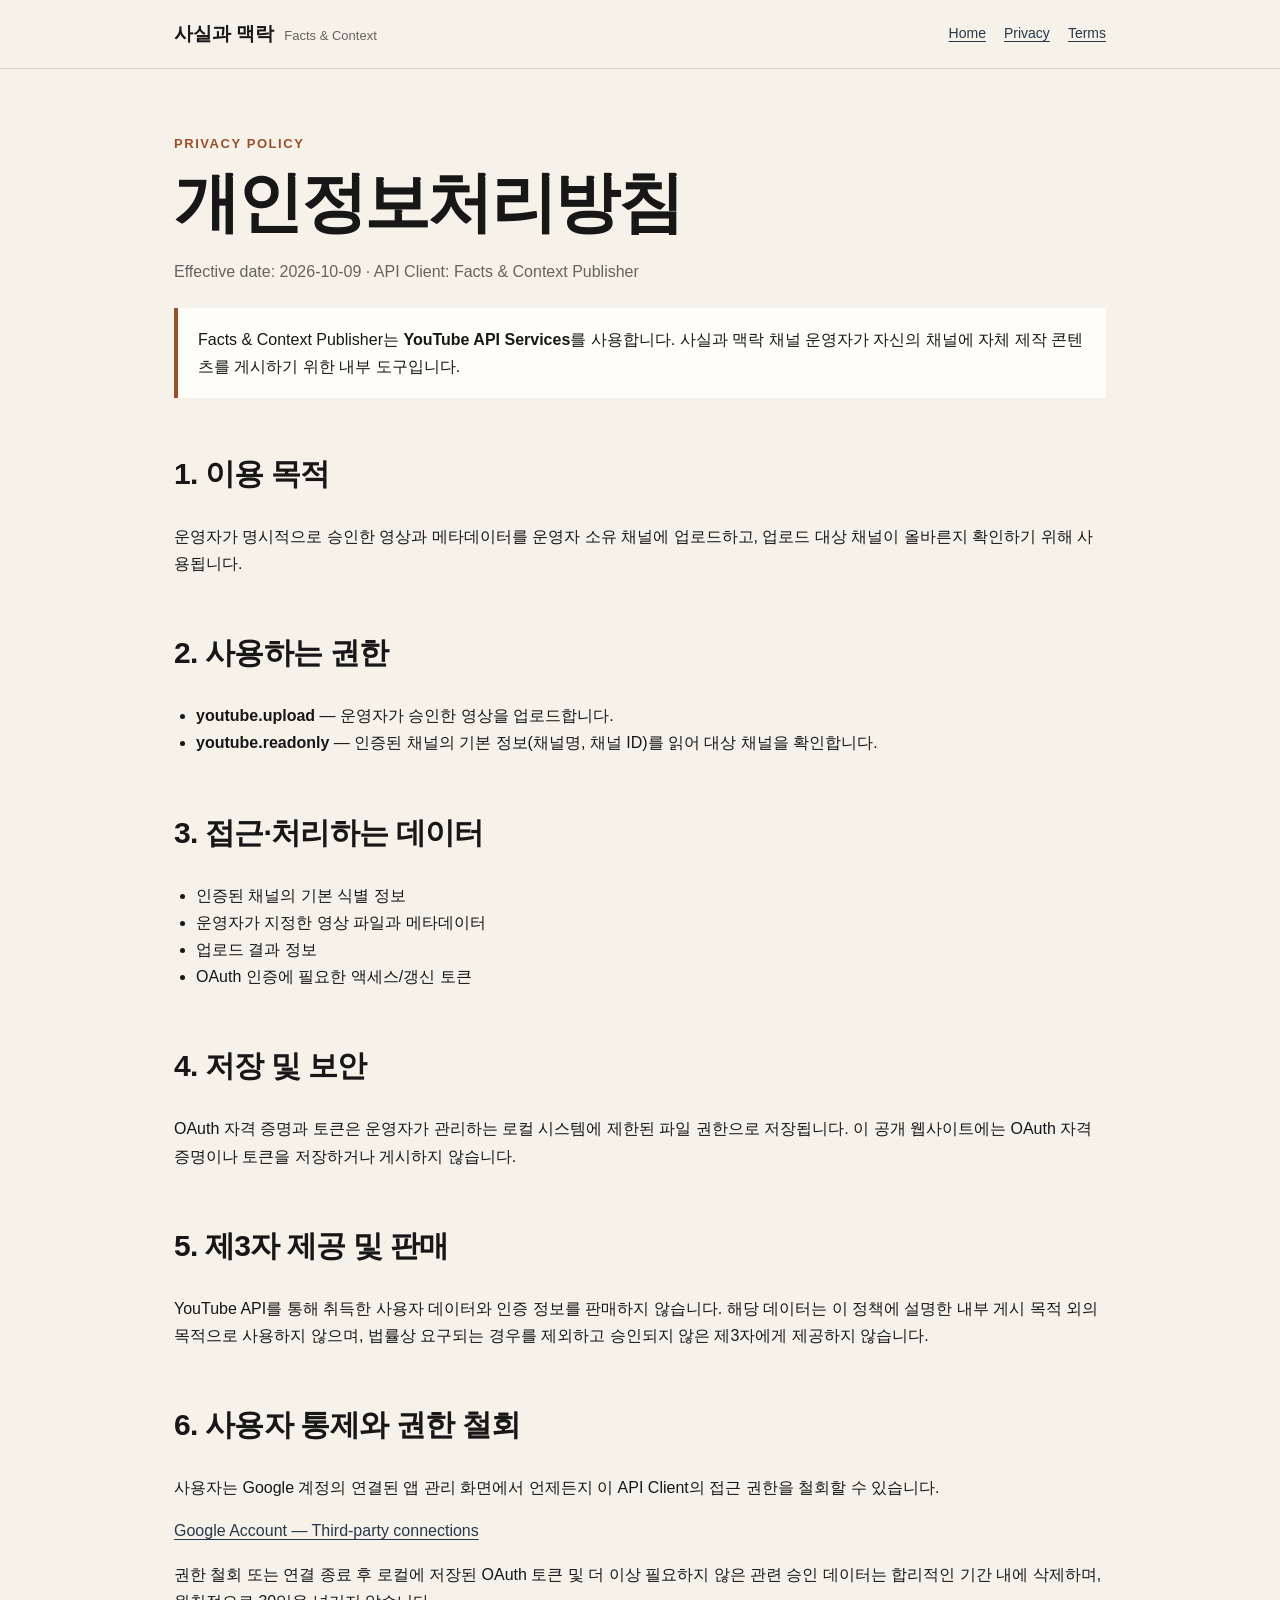
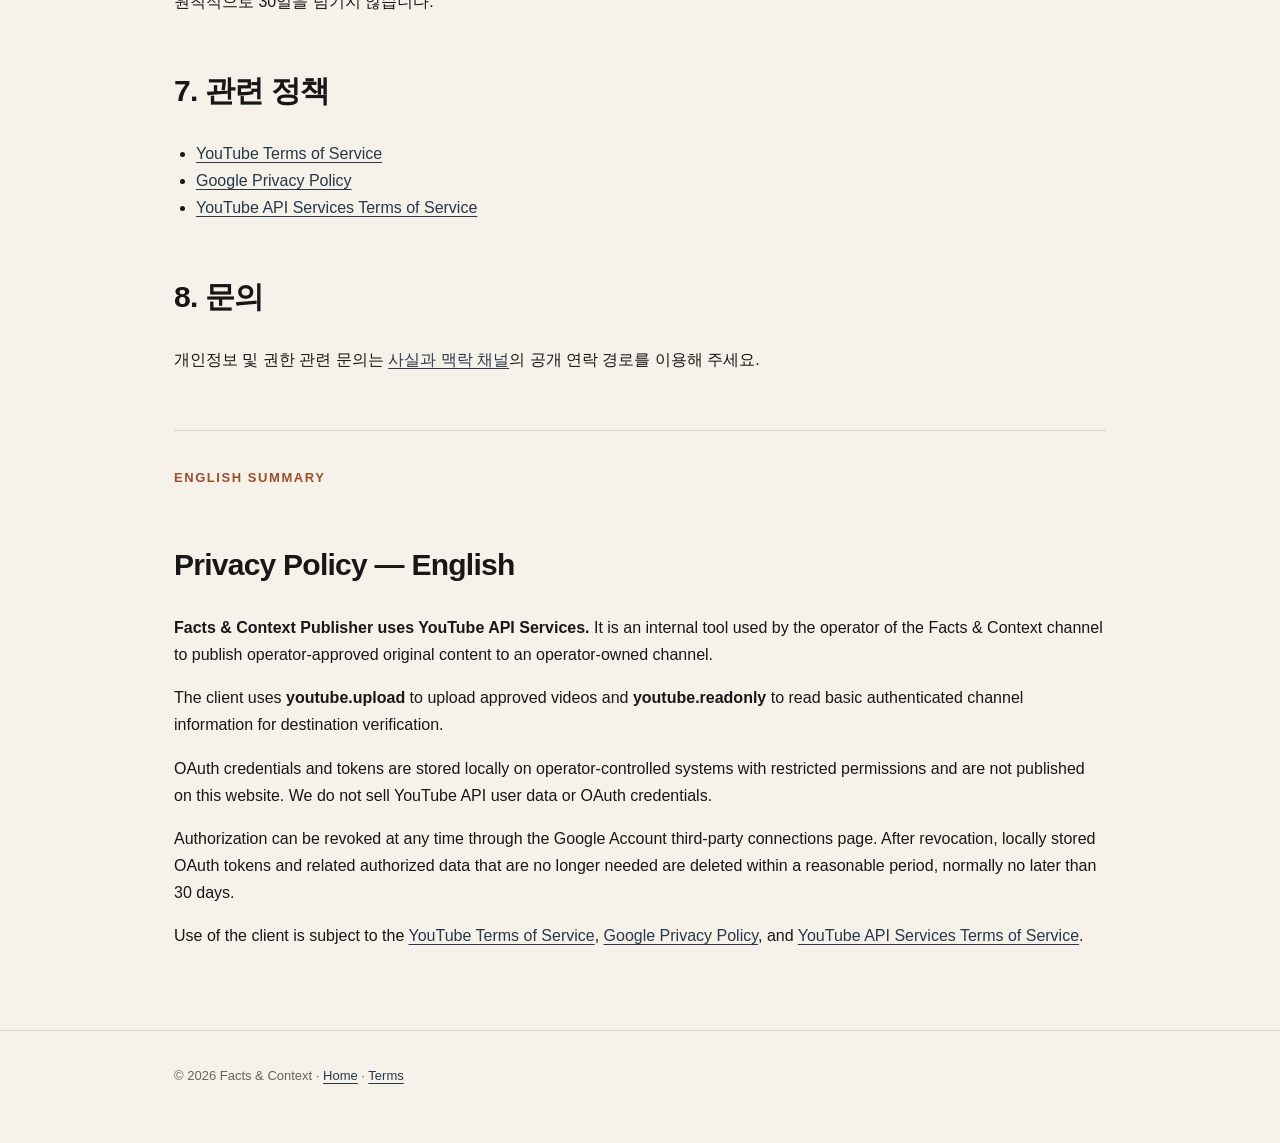
==== privacy.html @ afee66f4 "Add files via upload" ====
<!doctype html><html lang="ko"><head><meta charset="utf-8"><meta name="viewport" content="width=device-width,initial-scale=1"><title>Privacy Policy | 사실과 맥락</title><link rel="stylesheet" href="styles.css"></head><body>
<header><div class="wrap"><nav><a class="brand" href="index.html"><strong>사실과 맥락</strong><span>Facts & Context</span></a><div class="navlinks"><a href="index.html">Home</a><a href="privacy.html">Privacy</a><a href="terms.html">Terms</a></div></nav></div></header>
<main class="policy"><section><div class="wrap"><div class="eyebrow">Privacy Policy</div><h1 style="font-size:clamp(38px,6vw,66px)">개인정보처리방침</h1><p class="meta">Effective date: 2026-10-09 · API Client: Facts & Context Publisher</p>
<div class="notice">Facts & Context Publisher는 <strong>YouTube API Services</strong>를 사용합니다. 사실과 맥락 채널 운영자가 자신의 채널에 자체 제작 콘텐츠를 게시하기 위한 내부 도구입니다.</div>
<h2>1. 이용 목적</h2><p>운영자가 명시적으로 승인한 영상과 메타데이터를 운영자 소유 채널에 업로드하고, 업로드 대상 채널이 올바른지 확인하기 위해 사용됩니다.</p>
<h2>2. 사용하는 권한</h2><ul><li><strong>youtube.upload</strong> — 운영자가 승인한 영상을 업로드합니다.</li><li><strong>youtube.readonly</strong> — 인증된 채널의 기본 정보(채널명, 채널 ID)를 읽어 대상 채널을 확인합니다.</li></ul>
<h2>3. 접근·처리하는 데이터</h2><ul><li>인증된 채널의 기본 식별 정보</li><li>운영자가 지정한 영상 파일과 메타데이터</li><li>업로드 결과 정보</li><li>OAuth 인증에 필요한 액세스/갱신 토큰</li></ul>
<h2>4. 저장 및 보안</h2><p>OAuth 자격 증명과 토큰은 운영자가 관리하는 로컬 시스템에 제한된 파일 권한으로 저장됩니다. 이 공개 웹사이트에는 OAuth 자격 증명이나 토큰을 저장하거나 게시하지 않습니다.</p>
<h2>5. 제3자 제공 및 판매</h2><p>YouTube API를 통해 취득한 사용자 데이터와 인증 정보를 판매하지 않습니다. 해당 데이터는 이 정책에 설명한 내부 게시 목적 외의 목적으로 사용하지 않으며, 법률상 요구되는 경우를 제외하고 승인되지 않은 제3자에게 제공하지 않습니다.</p>
<h2>6. 사용자 통제와 권한 철회</h2><p>사용자는 Google 계정의 연결된 앱 관리 화면에서 언제든지 이 API Client의 접근 권한을 철회할 수 있습니다.</p><p><a href="https://myaccount.google.com/connections">Google Account — Third-party connections</a></p><p>권한 철회 또는 연결 종료 후 로컬에 저장된 OAuth 토큰 및 더 이상 필요하지 않은 관련 승인 데이터는 합리적인 기간 내에 삭제하며, 원칙적으로 30일을 넘기지 않습니다.</p>
<h2>7. 관련 정책</h2><ul><li><a href="https://www.youtube.com/t/terms">YouTube Terms of Service</a></li><li><a href="https://policies.google.com/privacy">Google Privacy Policy</a></li><li><a href="https://developers.google.com/youtube/terms/api-services-terms-of-service">YouTube API Services Terms of Service</a></li></ul>
<h2>8. 문의</h2><p>개인정보 및 권한 관련 문의는 <a href="https://www.youtube.com/@facts_and_context">사실과 맥락 채널</a>의 공개 연락 경로를 이용해 주세요.</p>
<hr style="border:0;border-top:1px solid var(--line);margin:56px 0 36px"><div class="eyebrow">English Summary</div><h2>Privacy Policy — English</h2>
<p><strong>Facts & Context Publisher uses YouTube API Services.</strong> It is an internal tool used by the operator of the Facts & Context channel to publish operator-approved original content to an operator-owned channel.</p>
<p>The client uses <strong>youtube.upload</strong> to upload approved videos and <strong>youtube.readonly</strong> to read basic authenticated channel information for destination verification.</p>
<p>OAuth credentials and tokens are stored locally on operator-controlled systems with restricted permissions and are not published on this website. We do not sell YouTube API user data or OAuth credentials.</p>
<p>Authorization can be revoked at any time through the Google Account third-party connections page. After revocation, locally stored OAuth tokens and related authorized data that are no longer needed are deleted within a reasonable period, normally no later than 30 days.</p>
<p>Use of the client is subject to the <a href="https://www.youtube.com/t/terms">YouTube Terms of Service</a>, <a href="https://policies.google.com/privacy">Google Privacy Policy</a>, and <a href="https://developers.google.com/youtube/terms/api-services-terms-of-service">YouTube API Services Terms of Service</a>.</p>
</div></section></main><footer><div class="wrap">© 2026 Facts & Context · <a href="index.html">Home</a> · <a href="terms.html">Terms</a></div></footer></body></html>
---- styles.css ----
:root{--bg:#f6f2ea;--paper:#fffdf8;--ink:#171717;--muted:#66635e;--line:#d8d2c7;--accent:#9a4f2b;--accent2:#26384a;--max:980px}
*{box-sizing:border-box}html{scroll-behavior:smooth}body{margin:0;font-family:-apple-system,BlinkMacSystemFont,"Apple SD Gothic Neo","Noto Sans KR","Segoe UI",sans-serif;background:var(--bg);color:var(--ink);line-height:1.7}
a{color:var(--accent2);text-decoration-thickness:1px;text-underline-offset:3px}.wrap{max-width:var(--max);margin:0 auto;padding:0 24px}
header{position:sticky;top:0;z-index:10;background:rgba(246,242,234,.94);backdrop-filter:blur(10px);border-bottom:1px solid var(--line)}
nav{display:flex;align-items:center;justify-content:space-between;min-height:68px;gap:18px}.brand{display:flex;align-items:baseline;gap:10px;text-decoration:none;color:var(--ink)}.brand strong{font-size:19px}.brand span{font-size:13px;color:var(--muted)}
.navlinks{display:flex;gap:18px;font-size:14px;flex-wrap:wrap}.hero{padding:92px 0 72px;border-bottom:1px solid var(--line)}
.eyebrow{font-size:13px;letter-spacing:.12em;text-transform:uppercase;color:var(--accent);font-weight:700}h1{font-size:clamp(44px,7vw,82px);line-height:1.08;margin:12px 0 20px;letter-spacing:-.04em}
.lead{font-size:clamp(18px,2.4vw,24px);max-width:720px;color:#333}.tagline,.meta,.small{color:var(--muted)}section{padding:64px 0;border-bottom:1px solid var(--line)}
.grid{display:grid;grid-template-columns:1fr 1fr;gap:24px}.card{background:var(--paper);border:1px solid var(--line);border-radius:18px;padding:26px}.card h3{margin-top:0}
h2{font-size:30px;letter-spacing:-.025em;margin:0 0 24px}.pill{display:inline-block;border:1px solid var(--line);background:var(--paper);padding:5px 10px;border-radius:999px;font-size:13px;margin:3px 6px 3px 0}
.notice{border-left:4px solid var(--accent);background:var(--paper);padding:18px 20px;margin:22px 0}.button{display:inline-block;background:var(--ink);color:white;text-decoration:none;padding:11px 16px;border-radius:10px;font-weight:650;margin:8px 8px 0 0}
.button.secondary{background:transparent;color:var(--ink);border:1px solid var(--line)}footer{padding:34px 0 56px;color:var(--muted);font-size:13px}.policy h2{margin-top:50px}.policy h3{margin-top:30px}.policy ul{padding-left:22px}
@media(max-width:720px){.grid{grid-template-columns:1fr}nav{align-items:flex-start;padding:14px 0;flex-direction:column}.hero{padding:60px 0 52px}}
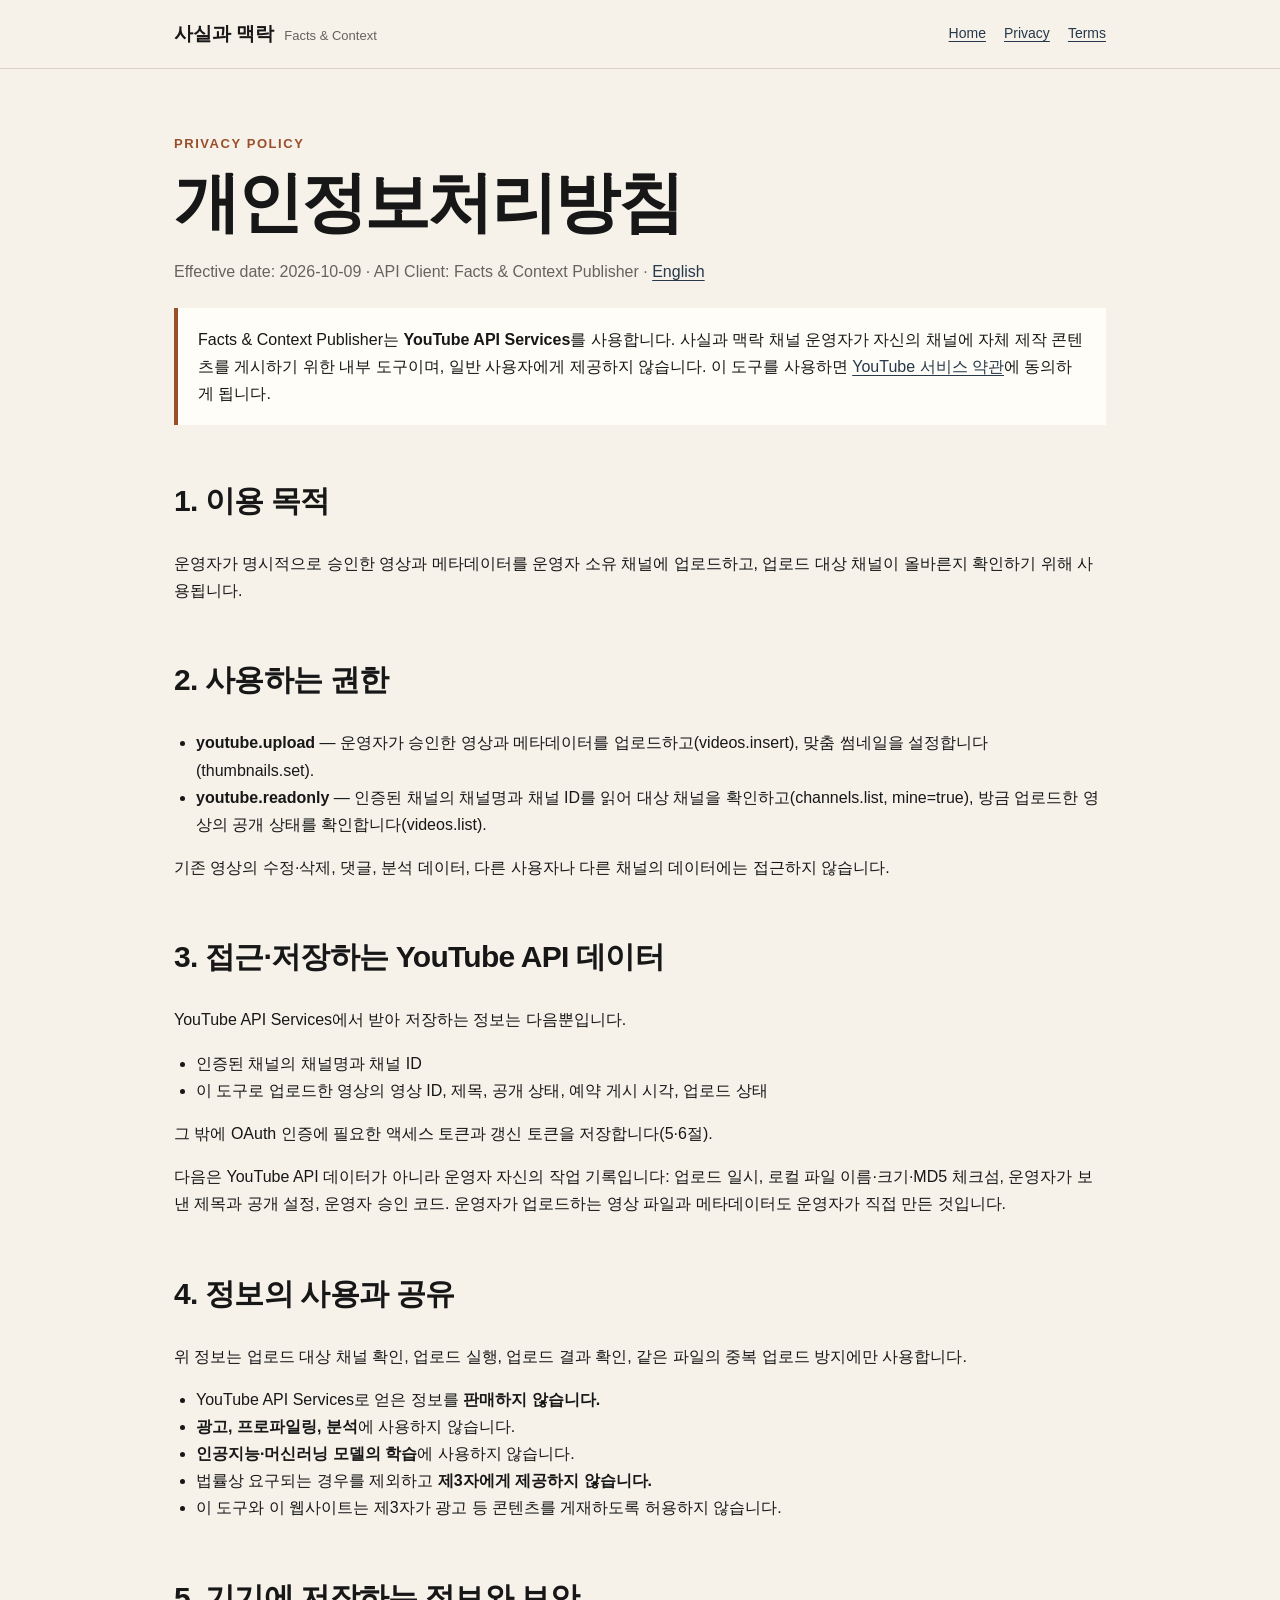
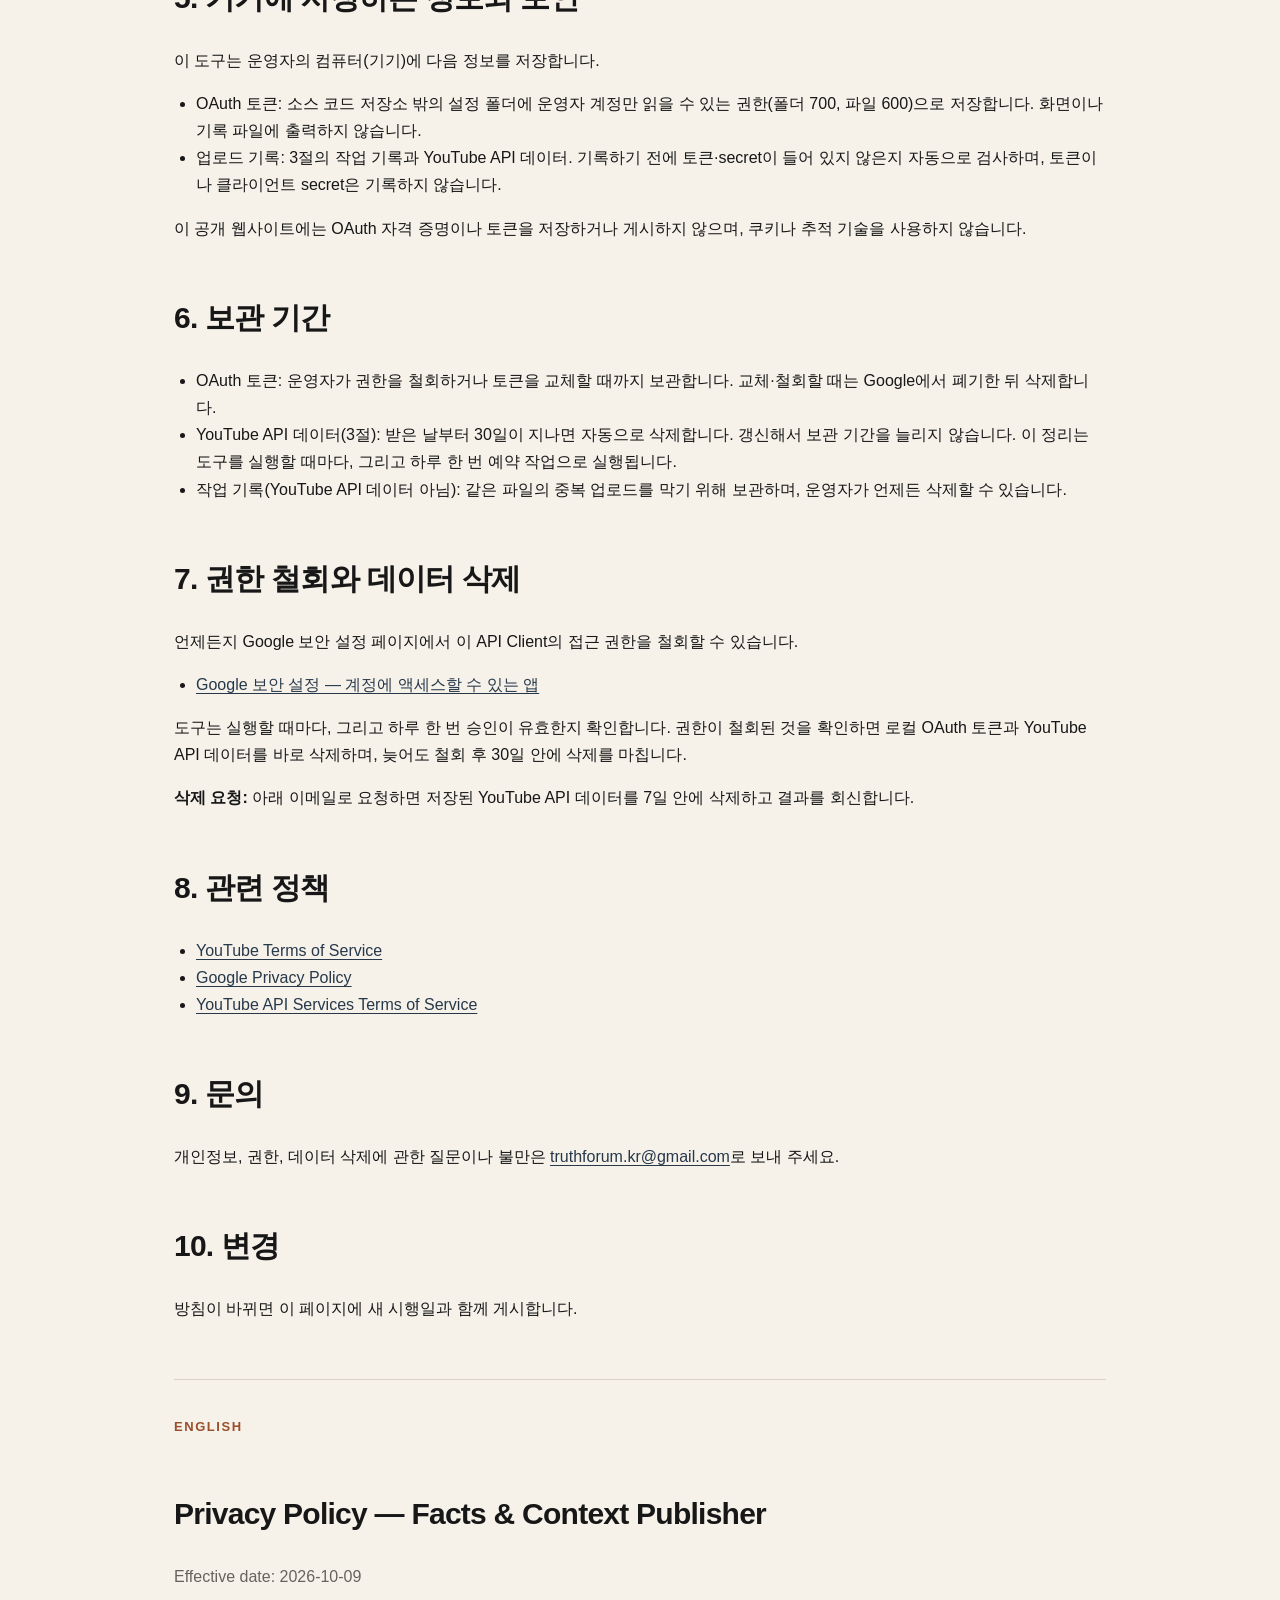
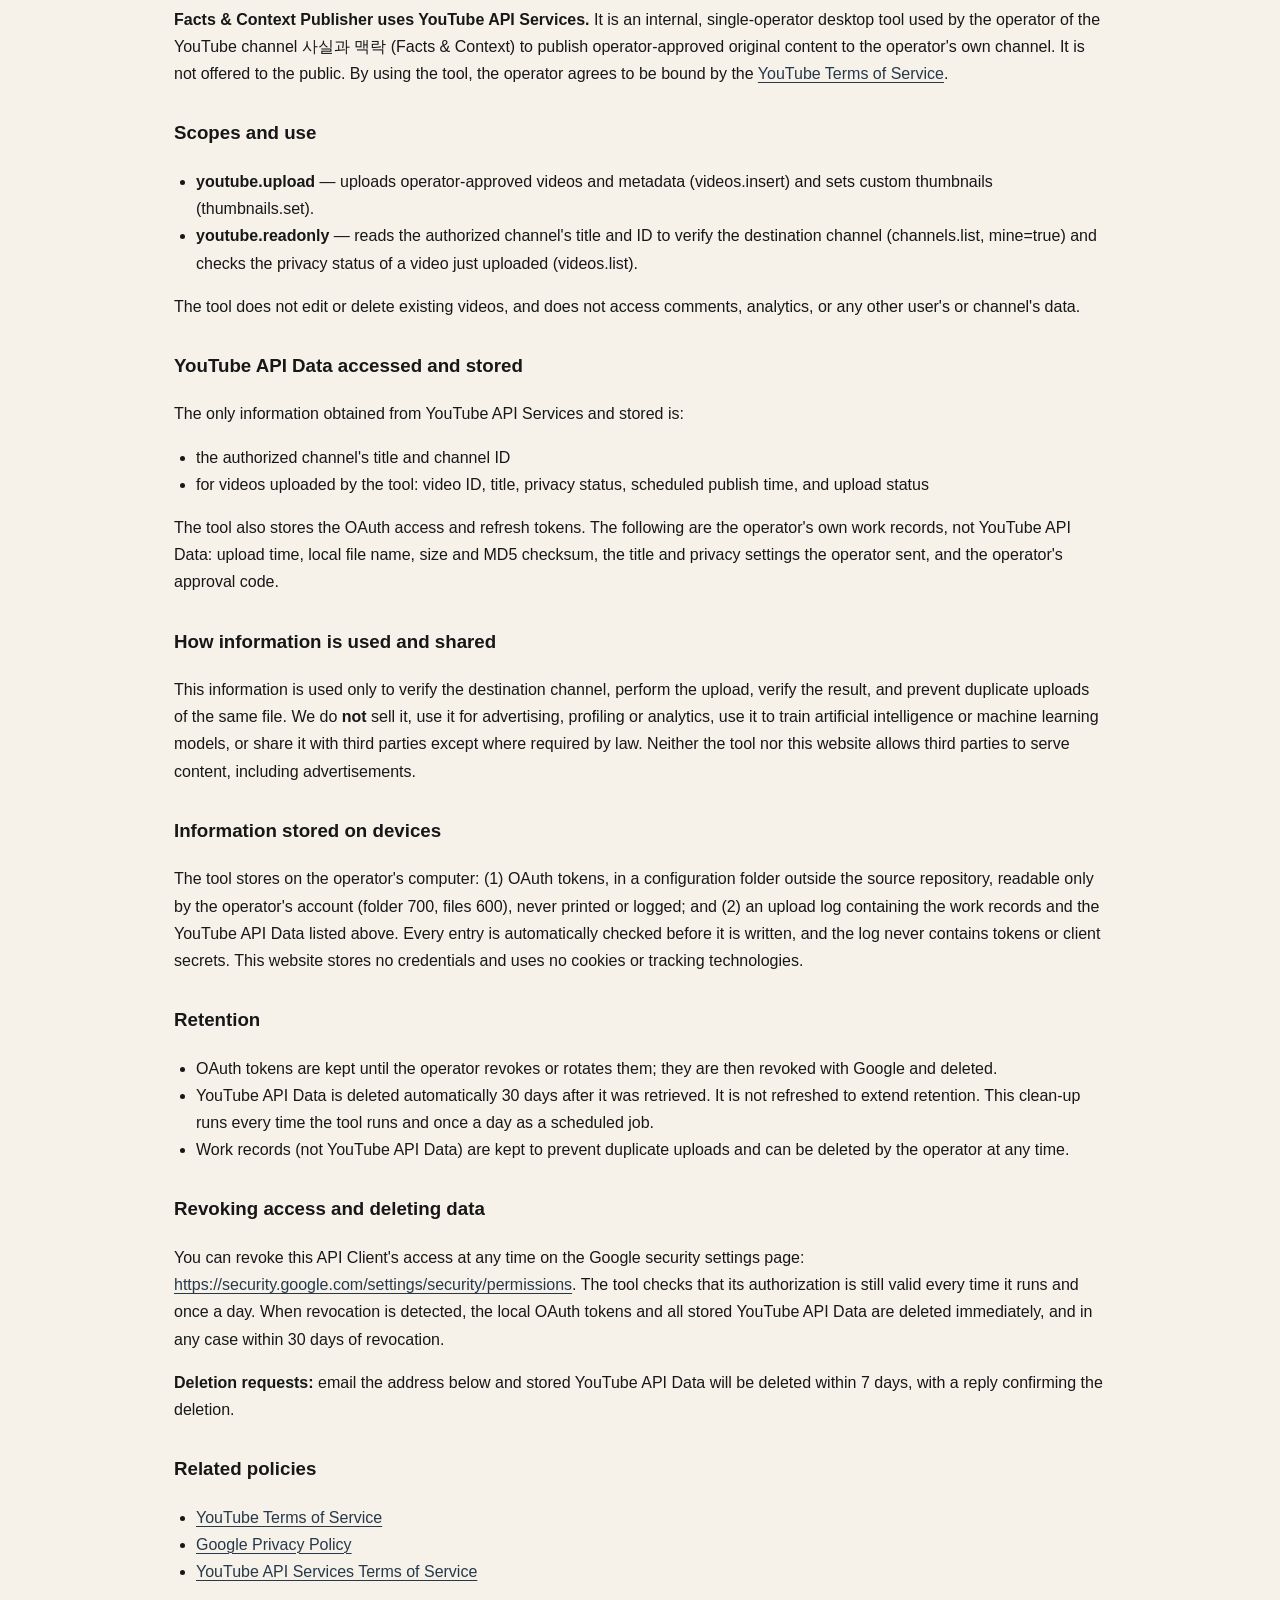
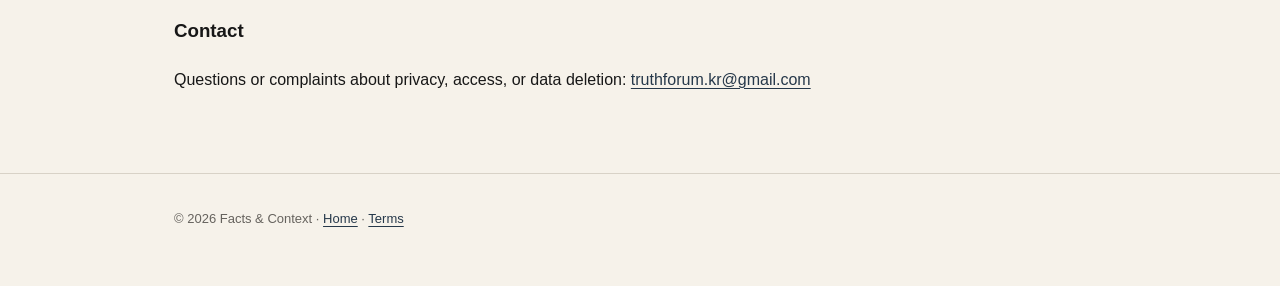
==== commit b6c83a46: "Update privacy policy: data retention, revocation, deletion, contact Co-Authored-By: Claude Opus 5.5" ====
--- a/privacy.html
+++ b/privacy.html
@@ -1,19 +1,26 @@
 <!doctype html><html lang="ko"><head><meta charset="utf-8"><meta name="viewport" content="width=device-width,initial-scale=1"><title>Privacy Policy | 사실과 맥락</title><link rel="stylesheet" href="styles.css"></head><body>
 <header><div class="wrap"><nav><a class="brand" href="index.html"><strong>사실과 맥락</strong><span>Facts & Context</span></a><div class="navlinks"><a href="index.html">Home</a><a href="privacy.html">Privacy</a><a href="terms.html">Terms</a></div></nav></div></header>
-<main class="policy"><section><div class="wrap"><div class="eyebrow">Privacy Policy</div><h1 style="font-size:clamp(38px,6vw,66px)">개인정보처리방침</h1><p class="meta">Effective date: 2026-10-09 · API Client: Facts & Context Publisher</p>
-<div class="notice">Facts & Context Publisher는 <strong>YouTube API Services</strong>를 사용합니다. 사실과 맥락 채널 운영자가 자신의 채널에 자체 제작 콘텐츠를 게시하기 위한 내부 도구입니다.</div>
+<main class="policy"><section><div class="wrap"><div class="eyebrow">Privacy Policy</div><h1 style="font-size:clamp(38px,6vw,66px)">개인정보처리방침</h1><p class="meta">Effective date: 2026-10-09 · API Client: Facts & Context Publisher · <a href="#english">English</a></p>
+<div class="notice">Facts & Context Publisher는 <strong>YouTube API Services</strong>를 사용합니다. 사실과 맥락 채널 운영자가 자신의 채널에 자체 제작 콘텐츠를 게시하기 위한 내부 도구이며, 일반 사용자에게 제공하지 않습니다. 이 도구를 사용하면 <a href="https://www.youtube.com/t/terms">YouTube 서비스 약관</a>에 동의하게 됩니다.</div>
 <h2>1. 이용 목적</h2><p>운영자가 명시적으로 승인한 영상과 메타데이터를 운영자 소유 채널에 업로드하고, 업로드 대상 채널이 올바른지 확인하기 위해 사용됩니다.</p>
-<h2>2. 사용하는 권한</h2><ul><li><strong>youtube.upload</strong> — 운영자가 승인한 영상을 업로드합니다.</li><li><strong>youtube.readonly</strong> — 인증된 채널의 기본 정보(채널명, 채널 ID)를 읽어 대상 채널을 확인합니다.</li></ul>
-<h2>3. 접근·처리하는 데이터</h2><ul><li>인증된 채널의 기본 식별 정보</li><li>운영자가 지정한 영상 파일과 메타데이터</li><li>업로드 결과 정보</li><li>OAuth 인증에 필요한 액세스/갱신 토큰</li></ul>
-<h2>4. 저장 및 보안</h2><p>OAuth 자격 증명과 토큰은 운영자가 관리하는 로컬 시스템에 제한된 파일 권한으로 저장됩니다. 이 공개 웹사이트에는 OAuth 자격 증명이나 토큰을 저장하거나 게시하지 않습니다.</p>
-<h2>5. 제3자 제공 및 판매</h2><p>YouTube API를 통해 취득한 사용자 데이터와 인증 정보를 판매하지 않습니다. 해당 데이터는 이 정책에 설명한 내부 게시 목적 외의 목적으로 사용하지 않으며, 법률상 요구되는 경우를 제외하고 승인되지 않은 제3자에게 제공하지 않습니다.</p>
-<h2>6. 사용자 통제와 권한 철회</h2><p>사용자는 Google 계정의 연결된 앱 관리 화면에서 언제든지 이 API Client의 접근 권한을 철회할 수 있습니다.</p><p><a href="https://myaccount.google.com/connections">Google Account — Third-party connections</a></p><p>권한 철회 또는 연결 종료 후 로컬에 저장된 OAuth 토큰 및 더 이상 필요하지 않은 관련 승인 데이터는 합리적인 기간 내에 삭제하며, 원칙적으로 30일을 넘기지 않습니다.</p>
-<h2>7. 관련 정책</h2><ul><li><a href="https://www.youtube.com/t/terms">YouTube Terms of Service</a></li><li><a href="https://policies.google.com/privacy">Google Privacy Policy</a></li><li><a href="https://developers.google.com/youtube/terms/api-services-terms-of-service">YouTube API Services Terms of Service</a></li></ul>
-<h2>8. 문의</h2><p>개인정보 및 권한 관련 문의는 <a href="https://www.youtube.com/@facts_and_context">사실과 맥락 채널</a>의 공개 연락 경로를 이용해 주세요.</p>
-<hr style="border:0;border-top:1px solid var(--line);margin:56px 0 36px"><div class="eyebrow">English Summary</div><h2>Privacy Policy — English</h2>
-<p><strong>Facts & Context Publisher uses YouTube API Services.</strong> It is an internal tool used by the operator of the Facts & Context channel to publish operator-approved original content to an operator-owned channel.</p>
-<p>The client uses <strong>youtube.upload</strong> to upload approved videos and <strong>youtube.readonly</strong> to read basic authenticated channel information for destination verification.</p>
-<p>OAuth credentials and tokens are stored locally on operator-controlled systems with restricted permissions and are not published on this website. We do not sell YouTube API user data or OAuth credentials.</p>
-<p>Authorization can be revoked at any time through the Google Account third-party connections page. After revocation, locally stored OAuth tokens and related authorized data that are no longer needed are deleted within a reasonable period, normally no later than 30 days.</p>
-<p>Use of the client is subject to the <a href="https://www.youtube.com/t/terms">YouTube Terms of Service</a>, <a href="https://policies.google.com/privacy">Google Privacy Policy</a>, and <a href="https://developers.google.com/youtube/terms/api-services-terms-of-service">YouTube API Services Terms of Service</a>.</p>
-</div></section></main><footer><div class="wrap">© 2026 Facts & Context · <a href="index.html">Home</a> · <a href="terms.html">Terms</a></div></footer></body></html>+<h2>2. 사용하는 권한</h2><ul><li><strong>youtube.upload</strong> — 운영자가 승인한 영상과 메타데이터를 업로드하고(videos.insert), 맞춤 썸네일을 설정합니다(thumbnails.set).</li><li><strong>youtube.readonly</strong> — 인증된 채널의 채널명과 채널 ID를 읽어 대상 채널을 확인하고(channels.list, mine=true), 방금 업로드한 영상의 공개 상태를 확인합니다(videos.list).</li></ul><p>기존 영상의 수정·삭제, 댓글, 분석 데이터, 다른 사용자나 다른 채널의 데이터에는 접근하지 않습니다.</p>
+<h2>3. 접근·저장하는 YouTube API 데이터</h2><p>YouTube API Services에서 받아 저장하는 정보는 다음뿐입니다.</p><ul><li>인증된 채널의 채널명과 채널 ID</li><li>이 도구로 업로드한 영상의 영상 ID, 제목, 공개 상태, 예약 게시 시각, 업로드 상태</li></ul><p>그 밖에 OAuth 인증에 필요한 액세스 토큰과 갱신 토큰을 저장합니다(5·6절).</p><p>다음은 YouTube API 데이터가 아니라 운영자 자신의 작업 기록입니다: 업로드 일시, 로컬 파일 이름·크기·MD5 체크섬, 운영자가 보낸 제목과 공개 설정, 운영자 승인 코드. 운영자가 업로드하는 영상 파일과 메타데이터도 운영자가 직접 만든 것입니다.</p>
+<h2>4. 정보의 사용과 공유</h2><p>위 정보는 업로드 대상 채널 확인, 업로드 실행, 업로드 결과 확인, 같은 파일의 중복 업로드 방지에만 사용합니다.</p><ul><li>YouTube API Services로 얻은 정보를 <strong>판매하지 않습니다.</strong></li><li><strong>광고, 프로파일링, 분석</strong>에 사용하지 않습니다.</li><li><strong>인공지능·머신러닝 모델의 학습</strong>에 사용하지 않습니다.</li><li>법률상 요구되는 경우를 제외하고 <strong>제3자에게 제공하지 않습니다.</strong></li><li>이 도구와 이 웹사이트는 제3자가 광고 등 콘텐츠를 게재하도록 허용하지 않습니다.</li></ul>
+<h2>5. 기기에 저장하는 정보와 보안</h2><p>이 도구는 운영자의 컴퓨터(기기)에 다음 정보를 저장합니다.</p><ul><li>OAuth 토큰: 소스 코드 저장소 밖의 설정 폴더에 운영자 계정만 읽을 수 있는 권한(폴더 700, 파일 600)으로 저장합니다. 화면이나 기록 파일에 출력하지 않습니다.</li><li>업로드 기록: 3절의 작업 기록과 YouTube API 데이터. 기록하기 전에 토큰·secret이 들어 있지 않은지 자동으로 검사하며, 토큰이나 클라이언트 secret은 기록하지 않습니다.</li></ul><p>이 공개 웹사이트에는 OAuth 자격 증명이나 토큰을 저장하거나 게시하지 않으며, 쿠키나 추적 기술을 사용하지 않습니다.</p>
+<h2>6. 보관 기간</h2><ul><li>OAuth 토큰: 운영자가 권한을 철회하거나 토큰을 교체할 때까지 보관합니다. 교체·철회할 때는 Google에서 폐기한 뒤 삭제합니다.</li><li>YouTube API 데이터(3절): 받은 날부터 30일이 지나면 자동으로 삭제합니다. 갱신해서 보관 기간을 늘리지 않습니다. 이 정리는 도구를 실행할 때마다, 그리고 하루 한 번 예약 작업으로 실행됩니다.</li><li>작업 기록(YouTube API 데이터 아님): 같은 파일의 중복 업로드를 막기 위해 보관하며, 운영자가 언제든 삭제할 수 있습니다.</li></ul>
+<h2>7. 권한 철회와 데이터 삭제</h2><p>언제든지 Google 보안 설정 페이지에서 이 API Client의 접근 권한을 철회할 수 있습니다.</p><ul><li><a href="https://security.google.com/settings/security/permissions">Google 보안 설정 — 계정에 액세스할 수 있는 앱</a></li></ul><p>도구는 실행할 때마다, 그리고 하루 한 번 승인이 유효한지 확인합니다. 권한이 철회된 것을 확인하면 로컬 OAuth 토큰과 YouTube API 데이터를 바로 삭제하며, 늦어도 철회 후 30일 안에 삭제를 마칩니다.</p><p><strong>삭제 요청:</strong> 아래 이메일로 요청하면 저장된 YouTube API 데이터를 7일 안에 삭제하고 결과를 회신합니다.</p>
+<h2>8. 관련 정책</h2><ul><li><a href="https://www.youtube.com/t/terms">YouTube Terms of Service</a></li><li><a href="https://www.google.com/policies/privacy">Google Privacy Policy</a></li><li><a href="https://developers.google.com/youtube/terms/api-services-terms-of-service">YouTube API Services Terms of Service</a></li></ul>
+<h2>9. 문의</h2><p>개인정보, 권한, 데이터 삭제에 관한 질문이나 불만은 <a href="mailto:truthforum.kr@gmail.com">truthforum.kr@gmail.com</a>로 보내 주세요.</p>
+<h2>10. 변경</h2><p>방침이 바뀌면 이 페이지에 새 시행일과 함께 게시합니다.</p>
+<hr style="border:0;border-top:1px solid var(--line);margin:56px 0 36px"><div class="eyebrow" id="english">English</div><h2>Privacy Policy — Facts & Context Publisher</h2>
+<p class="meta">Effective date: 2026-10-09</p>
+<p><strong>Facts & Context Publisher uses YouTube API Services.</strong> It is an internal, single-operator desktop tool used by the operator of the YouTube channel 사실과 맥락 (Facts & Context) to publish operator-approved original content to the operator's own channel. It is not offered to the public. By using the tool, the operator agrees to be bound by the <a href="https://www.youtube.com/t/terms">YouTube Terms of Service</a>.</p>
+<h3>Scopes and use</h3><ul><li><strong>youtube.upload</strong> — uploads operator-approved videos and metadata (videos.insert) and sets custom thumbnails (thumbnails.set).</li><li><strong>youtube.readonly</strong> — reads the authorized channel's title and ID to verify the destination channel (channels.list, mine=true) and checks the privacy status of a video just uploaded (videos.list).</li></ul><p>The tool does not edit or delete existing videos, and does not access comments, analytics, or any other user's or channel's data.</p>
+<h3>YouTube API Data accessed and stored</h3><p>The only information obtained from YouTube API Services and stored is:</p><ul><li>the authorized channel's title and channel ID</li><li>for videos uploaded by the tool: video ID, title, privacy status, scheduled publish time, and upload status</li></ul><p>The tool also stores the OAuth access and refresh tokens. The following are the operator's own work records, not YouTube API Data: upload time, local file name, size and MD5 checksum, the title and privacy settings the operator sent, and the operator's approval code.</p>
+<h3>How information is used and shared</h3><p>This information is used only to verify the destination channel, perform the upload, verify the result, and prevent duplicate uploads of the same file. We do <strong>not</strong> sell it, use it for advertising, profiling or analytics, use it to train artificial intelligence or machine learning models, or share it with third parties except where required by law. Neither the tool nor this website allows third parties to serve content, including advertisements.</p>
+<h3>Information stored on devices</h3><p>The tool stores on the operator's computer: (1) OAuth tokens, in a configuration folder outside the source repository, readable only by the operator's account (folder 700, files 600), never printed or logged; and (2) an upload log containing the work records and the YouTube API Data listed above. Every entry is automatically checked before it is written, and the log never contains tokens or client secrets. This website stores no credentials and uses no cookies or tracking technologies.</p>
+<h3>Retention</h3><ul><li>OAuth tokens are kept until the operator revokes or rotates them; they are then revoked with Google and deleted.</li><li>YouTube API Data is deleted automatically 30 days after it was retrieved. It is not refreshed to extend retention. This clean-up runs every time the tool runs and once a day as a scheduled job.</li><li>Work records (not YouTube API Data) are kept to prevent duplicate uploads and can be deleted by the operator at any time.</li></ul>
+<h3>Revoking access and deleting data</h3><p>You can revoke this API Client's access at any time on the Google security settings page: <a href="https://security.google.com/settings/security/permissions">https://security.google.com/settings/security/permissions</a>. The tool checks that its authorization is still valid every time it runs and once a day. When revocation is detected, the local OAuth tokens and all stored YouTube API Data are deleted immediately, and in any case within 30 days of revocation.</p><p><strong>Deletion requests:</strong> email the address below and stored YouTube API Data will be deleted within 7 days, with a reply confirming the deletion.</p>
+<h3>Related policies</h3><ul><li><a href="https://www.youtube.com/t/terms">YouTube Terms of Service</a></li><li><a href="https://www.google.com/policies/privacy">Google Privacy Policy</a></li><li><a href="https://developers.google.com/youtube/terms/api-services-terms-of-service">YouTube API Services Terms of Service</a></li></ul>
+<h3>Contact</h3><p>Questions or complaints about privacy, access, or data deletion: <a href="mailto:truthforum.kr@gmail.com">truthforum.kr@gmail.com</a></p>
+</div></section></main><footer><div class="wrap">© 2026 Facts & Context · <a href="index.html">Home</a> · <a href="terms.html">Terms</a></div></footer></body></html>
